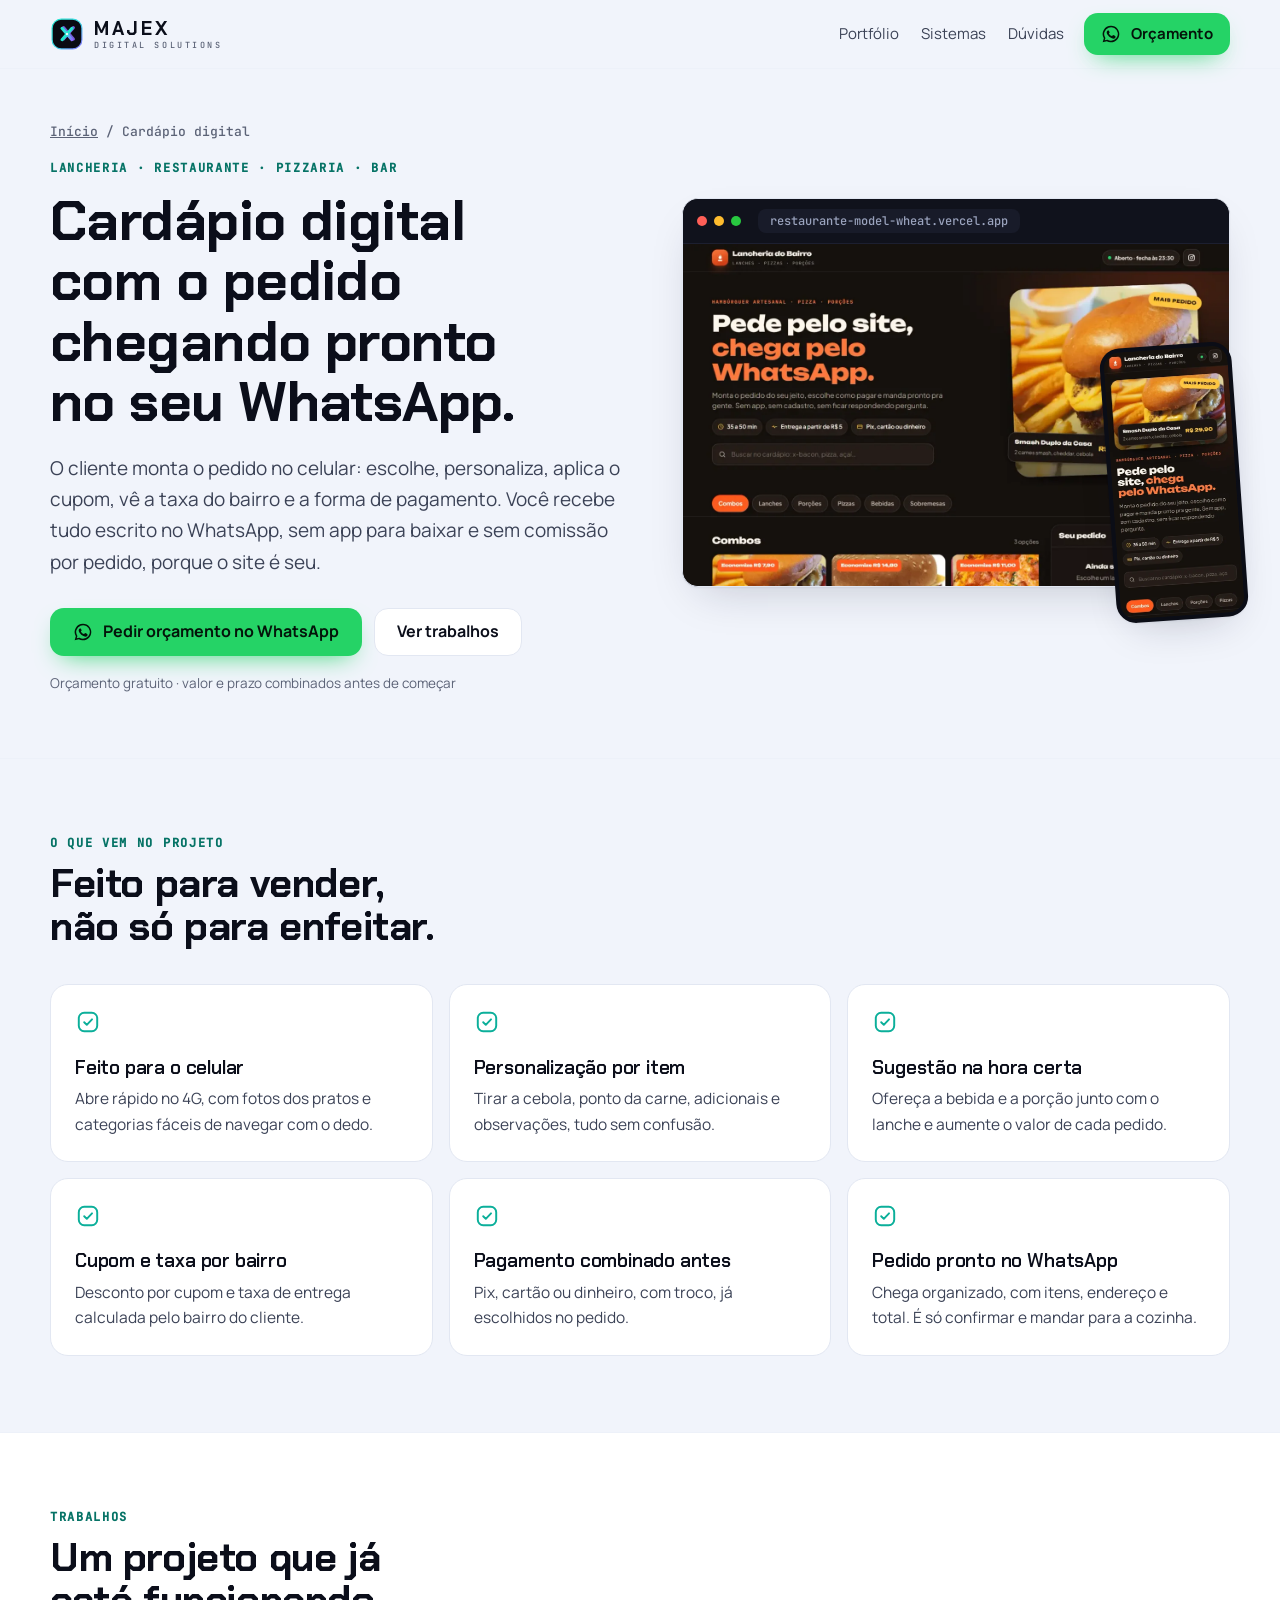
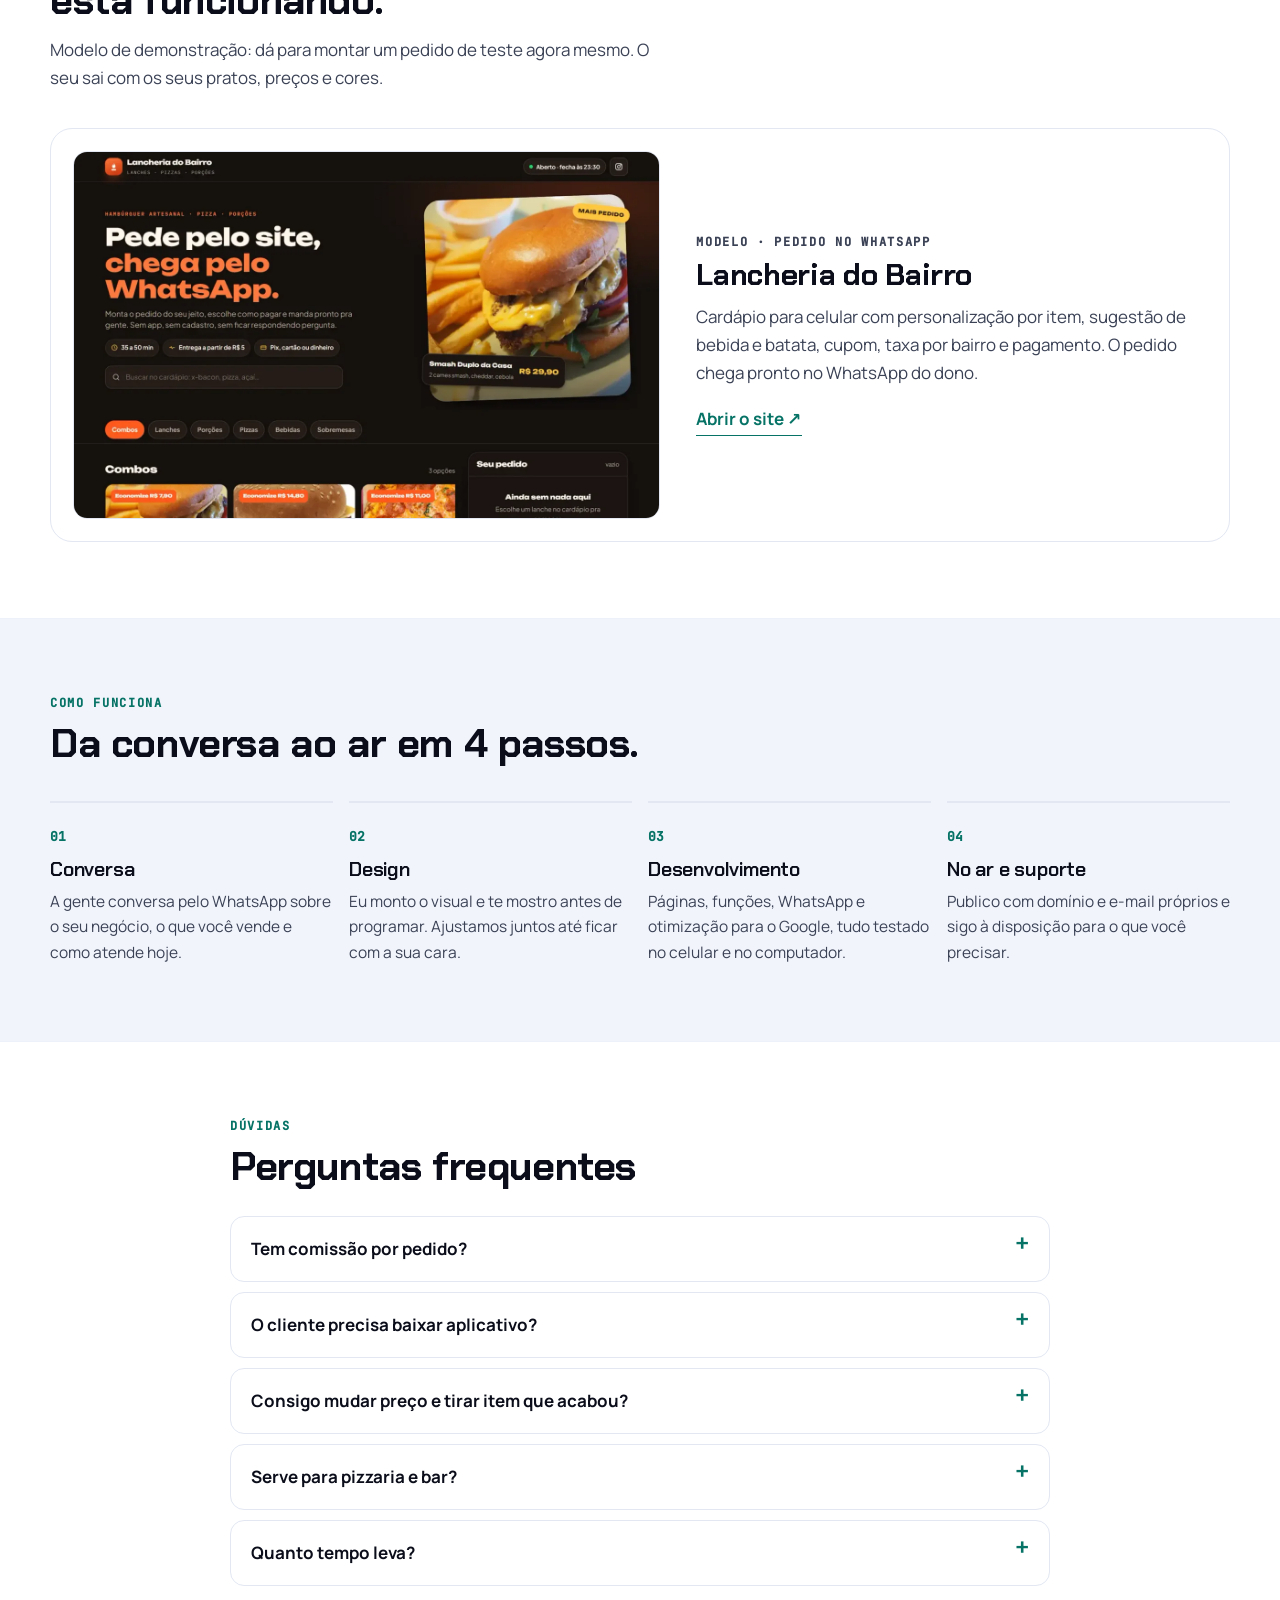
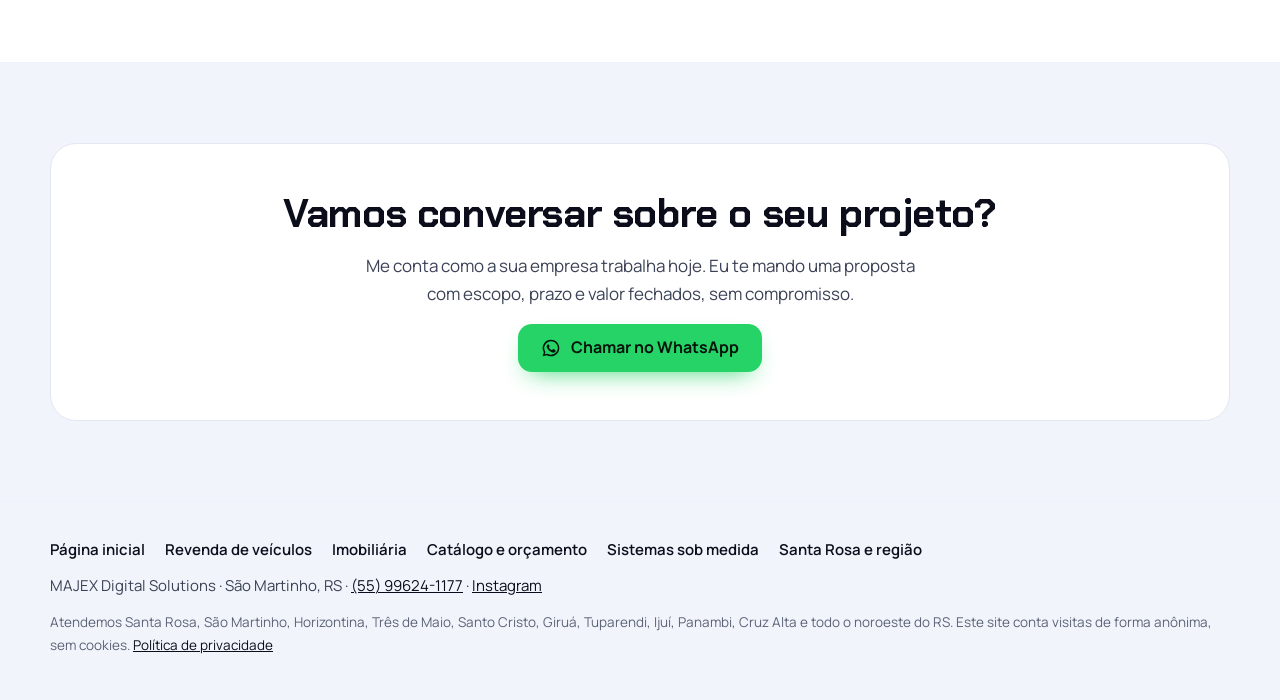
==== cardapio-digital-com-pedido-no-whatsapp/index.html @ 3fdb1fa4 "Paginas por segmento, medicao anonima de visitas e cliques, abertura mais leve no celular - 6 pagina" ====
<!doctype html>
<html lang="pt-BR">
<head>
<meta charset="utf-8">
<meta name="viewport" content="width=device-width, initial-scale=1">
<title>Cardápio digital com pedido no WhatsApp para lancheria e restaurante | MAJEX</title>
<meta name="description" content="Cardápio digital para lancheria, restaurante, pizzaria e bar: personalização por item, cupom, taxa por bairro, forma de pagamento e o pedido chega pronto no seu WhatsApp, sem comissão por pedido.">
<link rel="canonical" href="https://www.majexsites.com.br/cardapio-digital-com-pedido-no-whatsapp/">
<meta property="og:type" content="website">
<meta property="og:title" content="Cardápio digital com pedido no WhatsApp para lancheria e restaurante | MAJEX">
<meta property="og:description" content="Cardápio digital para lancheria, restaurante, pizzaria e bar: personalização por item, cupom, taxa por bairro, forma de pagamento e o pedido chega pronto no seu WhatsApp, sem comissão por pedido.">
<meta property="og:url" content="https://www.majexsites.com.br/cardapio-digital-com-pedido-no-whatsapp/">
<meta property="og:image" content="https://www.majexsites.com.br/og.jpg">
<meta property="og:locale" content="pt_BR">
<meta property="og:site_name" content="MAJEX Digital Solutions">
<meta name="twitter:card" content="summary_large_image">
<meta name="theme-color" content="#07080D">
<link rel="icon" href="/favicon.ico" sizes="any">
<link rel="icon" type="image/svg+xml" href="/favicon.svg">
<link rel="apple-touch-icon" href="/apple-touch-icon.png">
<link rel="preload" href="/fonts/chakra-petch-700-latin.woff2" as="font" type="font/woff2" crossorigin>
<link rel="preload" href="/fonts/manrope-400-latin.woff2" as="font" type="font/woff2" crossorigin>
<link rel="preload" as="image" href="/img/shot-3-1280.webp" fetchpriority="high">
<link rel="stylesheet" href="/css/paginas.css">
<script>try{var t=localStorage.getItem('majex-theme');if(t==='light'||t==='dark')document.documentElement.setAttribute('data-theme',t);}catch(e){}</script>
<script type="application/ld+json">[{"@context":"https://schema.org","@type":"Service","name":"Cardápio digital com o pedido chegando pronto no seu WhatsApp","serviceType":"Cardápio digital","description":"Cardápio digital para lancheria, restaurante, pizzaria e bar: personalização por item, cupom, taxa por bairro, forma de pagamento e o pedido chega pronto no seu WhatsApp, sem comissão por pedido.","url":"https://www.majexsites.com.br/cardapio-digital-com-pedido-no-whatsapp/","provider":{"@type":"ProfessionalService","name":"MAJEX Digital Solutions","url":"https://www.majexsites.com.br/","telephone":"+55 55 99624-1177","address":{"@type":"PostalAddress","addressLocality":"São Martinho","addressRegion":"RS","addressCountry":"BR"}},"areaServed":["Santa Rosa","São Martinho","Horizontina","Três de Maio","Santo Cristo","Giruá","Tuparendi","Ijuí","Panambi","Cruz Alta","Noroeste do Rio Grande do Sul","Brasil"]},{"@context":"https://schema.org","@type":"BreadcrumbList","itemListElement":[{"@type":"ListItem","position":1,"name":"Início","item":"https://www.majexsites.com.br/"},{"@type":"ListItem","position":2,"name":"Cardápio digital","item":"https://www.majexsites.com.br/cardapio-digital-com-pedido-no-whatsapp/"}]},{"@context":"https://schema.org","@type":"FAQPage","mainEntity":[{"@type":"Question","name":"Tem comissão por pedido?","acceptedAnswer":{"@type":"Answer","text":"Não. O cardápio é seu, no seu endereço, e o pedido vai direto para o seu WhatsApp. Não existe intermediário cobrando por pedido."}},{"@type":"Question","name":"O cliente precisa baixar aplicativo?","acceptedAnswer":{"@type":"Answer","text":"Não. Ele abre o link no navegador do celular e faz o pedido ali mesmo."}},{"@type":"Question","name":"Consigo mudar preço e tirar item que acabou?","acceptedAnswer":{"@type":"Answer","text":"Sim. As mudanças de preço e de itens são feitas rápido, e dá para combinar um pacote de manutenção para isso."}},{"@type":"Question","name":"Serve para pizzaria e bar?","acceptedAnswer":{"@type":"Answer","text":"Serve. A estrutura se adapta a sabores, tamanhos, meia a meia, combos e porções."}},{"@type":"Question","name":"Quanto tempo leva?","acceptedAnswer":{"@type":"Answer","text":"Na maioria dos casos, de 2 a 7 dias depois de receber o cardápio e as fotos."}}]}]</script>
<script>window.va=window.va||function(){(window.vaq=window.vaq||[]).push(arguments)};</script>
<script defer src="/_vercel/insights/script.js"></script>
<script defer src="/js/cliques.js"></script>
</head>
<body>
<a class="pular" href="#conteudo">Pular para o conteúdo</a>
<header class="topo">
  <div class="wrap topo-in">
    <a class="marca" href="/" aria-label="MAJEX Digital Solutions, página inicial"><svg class="logo" viewBox="0 0 48 48" aria-hidden="true"><defs><linearGradient id="mjxg" x1="0" y1="0" x2="1" y2="1"><stop offset="0" stop-color="#22E7CE"/><stop offset=".55" stop-color="#3FD6E8"/><stop offset="1" stop-color="#8B6BFF"/></linearGradient></defs><rect x="3" y="3" width="42" height="42" rx="13" fill="#0A0B12" stroke="url(#mjxg)" stroke-width="1.6"/><g stroke-linecap="round" stroke-width="4.4" fill="none"><path d="M17 16 L31 32" stroke="#8B6BFF" opacity=".85" transform="translate(2 -1)"/><path d="M31 16 L17 32" stroke="#8B6BFF" opacity=".85" transform="translate(2 -1)"/><path d="M17 16 L31 32" stroke="url(#mjxg)"/><path d="M31 16 L17 32" stroke="#22E7CE"/></g><circle cx="24" cy="24" r="1.7" fill="#EAFBF8"/></svg><span><b>MAJEX</b><small>DIGITAL SOLUTIONS</small></span></a>
    <nav class="topo-nav" aria-label="Principal"><a href="/#portfolio">Portfólio</a><a href="/#sistemas">Sistemas</a><a href="/#faq">Dúvidas</a></nav>
    <a class="btn btn-zap btn-p" href="https://wa.me/5555996241177?text=Ol%C3%A1%20MAJEX!%20Vi%20a%20p%C3%A1gina%20de%20card%C3%A1pio%20digital%20e%20quero%20um%20or%C3%A7amento." target="_blank" rel="noopener"><svg viewBox="0 0 24 24" aria-hidden="true"><path fill="currentColor" d="M12 2a10 10 0 0 0-8.6 15.1L2 22l5-1.3A10 10 0 1 0 12 2zm0 18.2a8.2 8.2 0 0 1-4.2-1.2l-.3-.2-3 .8.8-2.9-.2-.3A8.2 8.2 0 1 1 12 20.2zm4.5-6.1c-.2-.1-1.5-.7-1.7-.8-.2-.1-.4-.1-.6.1l-.8 1c-.1.2-.3.2-.5.1a6.7 6.7 0 0 1-3.3-2.9c-.2-.4.2-.4.7-1.3.1-.2 0-.3 0-.4l-.8-1.8c-.2-.5-.4-.4-.6-.4h-.5a1 1 0 0 0-.7.3 3 3 0 0 0-.9 2.2 5.2 5.2 0 0 0 1.1 2.7 11.8 11.8 0 0 0 4.5 4c1.7.7 2.3.8 3.1.7a2.7 2.7 0 0 0 1.8-1.3 2.2 2.2 0 0 0 .2-1.3c-.1-.1-.2-.2-.5-.3z"/></svg><span>Orçamento</span></a>
  </div>
</header>
<main id="conteudo">
  <section class="hero">
    <div class="wrap hero-grid">
      <div class="hero-tx">
        <nav class="trilha" aria-label="Você está em"><a href="/">Início</a><span aria-hidden="true">/</span><span>Cardápio digital</span></nav>
        <p class="kicker">Lancheria · restaurante · pizzaria · bar</p>
        <h1>Cardápio digital com o pedido chegando pronto no seu WhatsApp.</h1>
        <p class="lead">O cliente monta o pedido no celular: escolhe, personaliza, aplica o cupom, vê a taxa do bairro e a forma de pagamento. Você recebe tudo escrito no WhatsApp, sem app para baixar e sem comissão por pedido, porque o site é seu.</p>
        <div class="acoes">
          <a class="btn btn-zap" href="https://wa.me/5555996241177?text=Ol%C3%A1%20MAJEX!%20Vi%20a%20p%C3%A1gina%20de%20card%C3%A1pio%20digital%20e%20quero%20um%20or%C3%A7amento." target="_blank" rel="noopener"><svg viewBox="0 0 24 24" aria-hidden="true"><path fill="currentColor" d="M12 2a10 10 0 0 0-8.6 15.1L2 22l5-1.3A10 10 0 1 0 12 2zm0 18.2a8.2 8.2 0 0 1-4.2-1.2l-.3-.2-3 .8.8-2.9-.2-.3A8.2 8.2 0 1 1 12 20.2zm4.5-6.1c-.2-.1-1.5-.7-1.7-.8-.2-.1-.4-.1-.6.1l-.8 1c-.1.2-.3.2-.5.1a6.7 6.7 0 0 1-3.3-2.9c-.2-.4.2-.4.7-1.3.1-.2 0-.3 0-.4l-.8-1.8c-.2-.5-.4-.4-.6-.4h-.5a1 1 0 0 0-.7.3 3 3 0 0 0-.9 2.2 5.2 5.2 0 0 0 1.1 2.7 11.8 11.8 0 0 0 4.5 4c1.7.7 2.3.8 3.1.7a2.7 2.7 0 0 0 1.8-1.3 2.2 2.2 0 0 0 .2-1.3c-.1-.1-.2-.2-.5-.3z"/></svg><span>Pedir orçamento no WhatsApp</span></a>
          <a class="btn btn-sec" href="#casos">Ver trabalhos</a>
        </div>
        <p class="miudo">Orçamento gratuito · valor e prazo combinados antes de começar</p>
      </div>
      <div class="hero-vis">
        <div class="janela"><div class="barra"><i></i><i></i><i></i><b>restaurante-model-wheat.vercel.app</b></div><img src="/img/shot-3-1280.webp" srcset="/img/shot-3-640.webp 640w, /img/shot-3-1280.webp 1280w" sizes="(max-width:900px) 92vw, 560px" width="1280" height="800" alt="Modelo de cardápio digital, versão computador" fetchpriority="high"></div>
        <div class="cel"><img src="/img/shot-7-360.webp" width="320" height="692" alt="" loading="lazy" decoding="async"></div>
      </div>
    </div>
  </section>

  <section class="sec">
    <div class="wrap">
      <p class="rotulo">O que vem no projeto</p>
      <h2>Feito para vender, não só para enfeitar.</h2>
      <div class="grade">
        <article class="item"><svg viewBox="0 0 24 24" aria-hidden="true"><rect x="3.5" y="3.5" width="17" height="17" rx="5"/><path d="M8.5 12.2l2.4 2.4 4.8-5"/></svg><h3>Feito para o celular</h3><p>Abre rápido no 4G, com fotos dos pratos e categorias fáceis de navegar com o dedo.</p></article>
        <article class="item"><svg viewBox="0 0 24 24" aria-hidden="true"><rect x="3.5" y="3.5" width="17" height="17" rx="5"/><path d="M8.5 12.2l2.4 2.4 4.8-5"/></svg><h3>Personalização por item</h3><p>Tirar a cebola, ponto da carne, adicionais e observações, tudo sem confusão.</p></article>
        <article class="item"><svg viewBox="0 0 24 24" aria-hidden="true"><rect x="3.5" y="3.5" width="17" height="17" rx="5"/><path d="M8.5 12.2l2.4 2.4 4.8-5"/></svg><h3>Sugestão na hora certa</h3><p>Ofereça a bebida e a porção junto com o lanche e aumente o valor de cada pedido.</p></article>
        <article class="item"><svg viewBox="0 0 24 24" aria-hidden="true"><rect x="3.5" y="3.5" width="17" height="17" rx="5"/><path d="M8.5 12.2l2.4 2.4 4.8-5"/></svg><h3>Cupom e taxa por bairro</h3><p>Desconto por cupom e taxa de entrega calculada pelo bairro do cliente.</p></article>
        <article class="item"><svg viewBox="0 0 24 24" aria-hidden="true"><rect x="3.5" y="3.5" width="17" height="17" rx="5"/><path d="M8.5 12.2l2.4 2.4 4.8-5"/></svg><h3>Pagamento combinado antes</h3><p>Pix, cartão ou dinheiro, com troco, já escolhidos no pedido.</p></article>
        <article class="item"><svg viewBox="0 0 24 24" aria-hidden="true"><rect x="3.5" y="3.5" width="17" height="17" rx="5"/><path d="M8.5 12.2l2.4 2.4 4.8-5"/></svg><h3>Pedido pronto no WhatsApp</h3><p>Chega organizado, com itens, endereço e total. É só confirmar e mandar para a cozinha.</p></article>
      </div>
    </div>
  </section>

  <section class="sec sec-alt" id="casos">
    <div class="wrap">
      <p class="rotulo">Trabalhos</p>
      <h2>Um projeto que já está funcionando.</h2>
      <p class="sub">Modelo de demonstração: dá para montar um pedido de teste agora mesmo. O seu sai com os seus pratos, preços e cores.</p>
      <div class="casos">
        <article class="caso">
          <div class="caso-img"><img src="/img/shot-3-1280.webp" srcset="/img/shot-3-640.webp 640w, /img/shot-3-1280.webp 1280w" sizes="(max-width:900px) 92vw, 600px" width="1280" height="800" alt="Lancheria do Bairro" loading="lazy" decoding="async"></div>
          <div class="caso-tx"><p class="tag">Modelo · pedido no WhatsApp</p><h3>Lancheria do Bairro</h3><p>Cardápio para celular com personalização por item, sugestão de bebida e batata, cupom, taxa por bairro e pagamento. O pedido chega pronto no WhatsApp do dono.</p><a class="link" href="https://restaurante-model-wheat.vercel.app/" target="_blank" rel="noopener">Abrir o site ↗</a></div>
        </article>
      </div>
    </div>
  </section>

  <section class="sec">
    <div class="wrap">
      <p class="rotulo">Como funciona</p>
      <h2>Da conversa ao ar em 4 passos.</h2>
      <ol class="passos">
        <li><span>01</span><h3>Conversa</h3><p>A gente conversa pelo WhatsApp sobre o seu negócio, o que você vende e como atende hoje.</p></li>
        <li><span>02</span><h3>Design</h3><p>Eu monto o visual e te mostro antes de programar. Ajustamos juntos até ficar com a sua cara.</p></li>
        <li><span>03</span><h3>Desenvolvimento</h3><p>Páginas, funções, WhatsApp e otimização para o Google, tudo testado no celular e no computador.</p></li>
        <li><span>04</span><h3>No ar e suporte</h3><p>Publico com domínio e e-mail próprios e sigo à disposição para o que você precisar.</p></li>
      </ol>
    </div>
  </section>

  <section class="sec sec-alt">
    <div class="wrap estreito">
      <p class="rotulo">Dúvidas</p>
      <h2>Perguntas frequentes</h2>
      <div class="faq">
        <details><summary>Tem comissão por pedido?</summary><p>Não. O cardápio é seu, no seu endereço, e o pedido vai direto para o seu WhatsApp. Não existe intermediário cobrando por pedido.</p></details>
        <details><summary>O cliente precisa baixar aplicativo?</summary><p>Não. Ele abre o link no navegador do celular e faz o pedido ali mesmo.</p></details>
        <details><summary>Consigo mudar preço e tirar item que acabou?</summary><p>Sim. As mudanças de preço e de itens são feitas rápido, e dá para combinar um pacote de manutenção para isso.</p></details>
        <details><summary>Serve para pizzaria e bar?</summary><p>Serve. A estrutura se adapta a sabores, tamanhos, meia a meia, combos e porções.</p></details>
        <details><summary>Quanto tempo leva?</summary><p>Na maioria dos casos, de 2 a 7 dias depois de receber o cardápio e as fotos.</p></details>
      </div>
    </div>
  </section>

  <section class="cta">
    <div class="wrap cta-in">
      <h2>Vamos conversar sobre o seu projeto?</h2>
      <p>Me conta como a sua empresa trabalha hoje. Eu te mando uma proposta com escopo, prazo e valor fechados, sem compromisso.</p>
      <a class="btn btn-zap" href="https://wa.me/5555996241177?text=Ol%C3%A1%20MAJEX!%20Vi%20a%20p%C3%A1gina%20de%20card%C3%A1pio%20digital%20e%20quero%20um%20or%C3%A7amento." target="_blank" rel="noopener"><svg viewBox="0 0 24 24" aria-hidden="true"><path fill="currentColor" d="M12 2a10 10 0 0 0-8.6 15.1L2 22l5-1.3A10 10 0 1 0 12 2zm0 18.2a8.2 8.2 0 0 1-4.2-1.2l-.3-.2-3 .8.8-2.9-.2-.3A8.2 8.2 0 1 1 12 20.2zm4.5-6.1c-.2-.1-1.5-.7-1.7-.8-.2-.1-.4-.1-.6.1l-.8 1c-.1.2-.3.2-.5.1a6.7 6.7 0 0 1-3.3-2.9c-.2-.4.2-.4.7-1.3.1-.2 0-.3 0-.4l-.8-1.8c-.2-.5-.4-.4-.6-.4h-.5a1 1 0 0 0-.7.3 3 3 0 0 0-.9 2.2 5.2 5.2 0 0 0 1.1 2.7 11.8 11.8 0 0 0 4.5 4c1.7.7 2.3.8 3.1.7a2.7 2.7 0 0 0 1.8-1.3 2.2 2.2 0 0 0 .2-1.3c-.1-.1-.2-.2-.5-.3z"/></svg><span>Chamar no WhatsApp</span></a>
    </div>
  </section>
</main>
<footer class="rodape">
  <div class="wrap">
    <nav class="rod-links" aria-label="Soluções"><a href="/">Página inicial</a><a href="/sites-para-revenda-de-veiculos/">Revenda de veículos</a><a href="/sites-para-imobiliaria/">Imobiliária</a><a href="/site-com-catalogo-e-orcamento-no-whatsapp/">Catálogo e orçamento</a><a href="/sistemas-sob-medida/">Sistemas sob medida</a><a href="/criacao-de-sites-santa-rosa-rs/">Santa Rosa e região</a></nav>
    <p>MAJEX Digital Solutions · São Martinho, RS · <a href="https://wa.me/5555996241177" target="_blank" rel="noopener">(55) 99624-1177</a> · <a href="https://www.instagram.com/majexds/" target="_blank" rel="noopener">Instagram</a></p>
    <p class="miudo">Atendemos Santa Rosa, São Martinho, Horizontina, Três de Maio, Santo Cristo, Giruá, Tuparendi, Ijuí, Panambi, Cruz Alta e todo o noroeste do RS. Este site conta visitas de forma anônima, sem cookies. <a href="/#privacidade">Política de privacidade</a></p>
  </div>
</footer>
</body>
</html>
---- css/paginas.css ----
@font-face{font-family:'Chakra Petch';font-style:normal;font-weight:600;font-display:swap;src:url(/fonts/chakra-petch-600-latin-ext.woff2) format('woff2');unicode-range:U+0100-02BA,U+02BD-02C5,U+02C7-02CC,U+02CE-02D7,U+02DD-02FF,U+0304,U+0308,U+0329,U+1D00-1DBF,U+1E00-1E9F,U+1EF2-1EFF,U+2020,U+20A0-20AB,U+20AD-20C4,U+2113,U+2C60-2C7F,U+A720-A7FF;}
@font-face{font-family:'Chakra Petch';font-style:normal;font-weight:600;font-display:swap;src:url(/fonts/chakra-petch-600-latin.woff2) format('woff2');unicode-range:U+0000-00FF,U+0131,U+0152-0153,U+02BB-02BC,U+02C6,U+02DA,U+02DC,U+0304,U+0308,U+0329,U+2000-206F,U+20AC,U+2122,U+2191,U+2193,U+2212,U+2215,U+FEFF,U+FFFD;}
@font-face{font-family:'Chakra Petch';font-style:normal;font-weight:700;font-display:swap;src:url(/fonts/chakra-petch-700-latin-ext.woff2) format('woff2');unicode-range:U+0100-02BA,U+02BD-02C5,U+02C7-02CC,U+02CE-02D7,U+02DD-02FF,U+0304,U+0308,U+0329,U+1D00-1DBF,U+1E00-1E9F,U+1EF2-1EFF,U+2020,U+20A0-20AB,U+20AD-20C4,U+2113,U+2C60-2C7F,U+A720-A7FF;}
@font-face{font-family:'Chakra Petch';font-style:normal;font-weight:700;font-display:swap;src:url(/fonts/chakra-petch-700-latin.woff2) format('woff2');unicode-range:U+0000-00FF,U+0131,U+0152-0153,U+02BB-02BC,U+02C6,U+02DA,U+02DC,U+0304,U+0308,U+0329,U+2000-206F,U+20AC,U+2122,U+2191,U+2193,U+2212,U+2215,U+FEFF,U+FFFD;}
@font-face{font-family:'JetBrains Mono';font-style:normal;font-weight:500;font-display:swap;src:url(/fonts/jetbrains-mono-500-latin-ext.woff2) format('woff2');unicode-range:U+0100-02BA,U+02BD-02C5,U+02C7-02CC,U+02CE-02D7,U+02DD-02FF,U+0304,U+0308,U+0329,U+1D00-1DBF,U+1E00-1E9F,U+1EF2-1EFF,U+2020,U+20A0-20AB,U+20AD-20C4,U+2113,U+2C60-2C7F,U+A720-A7FF;}
@font-face{font-family:'JetBrains Mono';font-style:normal;font-weight:500;font-display:swap;src:url(/fonts/jetbrains-mono-500-latin.woff2) format('woff2');unicode-range:U+0000-00FF,U+0131,U+0152-0153,U+02BB-02BC,U+02C6,U+02DA,U+02DC,U+0304,U+0308,U+0329,U+2000-206F,U+20AC,U+2122,U+2191,U+2193,U+2212,U+2215,U+FEFF,U+FFFD;}
@font-face{font-family:'Manrope';font-style:normal;font-weight:400;font-display:swap;src:url(/fonts/manrope-400-latin-ext.woff2) format('woff2');unicode-range:U+0100-02BA,U+02BD-02C5,U+02C7-02CC,U+02CE-02D7,U+02DD-02FF,U+0304,U+0308,U+0329,U+1D00-1DBF,U+1E00-1E9F,U+1EF2-1EFF,U+2020,U+20A0-20AB,U+20AD-20C4,U+2113,U+2C60-2C7F,U+A720-A7FF;}
@font-face{font-family:'Manrope';font-style:normal;font-weight:400;font-display:swap;src:url(/fonts/manrope-400-latin.woff2) format('woff2');unicode-range:U+0000-00FF,U+0131,U+0152-0153,U+02BB-02BC,U+02C6,U+02DA,U+02DC,U+0304,U+0308,U+0329,U+2000-206F,U+20AC,U+2122,U+2191,U+2193,U+2212,U+2215,U+FEFF,U+FFFD;}
@font-face{font-family:'Manrope';font-style:normal;font-weight:500;font-display:swap;src:url(/fonts/manrope-400-latin-ext.woff2) format('woff2');unicode-range:U+0100-02BA,U+02BD-02C5,U+02C7-02CC,U+02CE-02D7,U+02DD-02FF,U+0304,U+0308,U+0329,U+1D00-1DBF,U+1E00-1E9F,U+1EF2-1EFF,U+2020,U+20A0-20AB,U+20AD-20C4,U+2113,U+2C60-2C7F,U+A720-A7FF;}
@font-face{font-family:'Manrope';font-style:normal;font-weight:500;font-display:swap;src:url(/fonts/manrope-400-latin.woff2) format('woff2');unicode-range:U+0000-00FF,U+0131,U+0152-0153,U+02BB-02BC,U+02C6,U+02DA,U+02DC,U+0304,U+0308,U+0329,U+2000-206F,U+20AC,U+2122,U+2191,U+2193,U+2212,U+2215,U+FEFF,U+FFFD;}
@font-face{font-family:'Manrope';font-style:normal;font-weight:600;font-display:swap;src:url(/fonts/manrope-400-latin-ext.woff2) format('woff2');unicode-range:U+0100-02BA,U+02BD-02C5,U+02C7-02CC,U+02CE-02D7,U+02DD-02FF,U+0304,U+0308,U+0329,U+1D00-1DBF,U+1E00-1E9F,U+1EF2-1EFF,U+2020,U+20A0-20AB,U+20AD-20C4,U+2113,U+2C60-2C7F,U+A720-A7FF;}
@font-face{font-family:'Manrope';font-style:normal;font-weight:600;font-display:swap;src:url(/fonts/manrope-400-latin.woff2) format('woff2');unicode-range:U+0000-00FF,U+0131,U+0152-0153,U+02BB-02BC,U+02C6,U+02DA,U+02DC,U+0304,U+0308,U+0329,U+2000-206F,U+20AC,U+2122,U+2191,U+2193,U+2212,U+2215,U+FEFF,U+FFFD;}
@font-face{font-family:'Manrope';font-style:normal;font-weight:700;font-display:swap;src:url(/fonts/manrope-400-latin-ext.woff2) format('woff2');unicode-range:U+0100-02BA,U+02BD-02C5,U+02C7-02CC,U+02CE-02D7,U+02DD-02FF,U+0304,U+0308,U+0329,U+1D00-1DBF,U+1E00-1E9F,U+1EF2-1EFF,U+2020,U+20A0-20AB,U+20AD-20C4,U+2113,U+2C60-2C7F,U+A720-A7FF;}
@font-face{font-family:'Manrope';font-style:normal;font-weight:700;font-display:swap;src:url(/fonts/manrope-400-latin.woff2) format('woff2');unicode-range:U+0000-00FF,U+0131,U+0152-0153,U+02BB-02BC,U+02C6,U+02DA,U+02DC,U+0304,U+0308,U+0329,U+2000-206F,U+20AC,U+2122,U+2191,U+2193,U+2212,U+2215,U+FEFF,U+FFFD;}
@font-face{font-family:'Manrope';font-style:normal;font-weight:800;font-display:swap;src:url(/fonts/manrope-400-latin-ext.woff2) format('woff2');unicode-range:U+0100-02BA,U+02BD-02C5,U+02C7-02CC,U+02CE-02D7,U+02DD-02FF,U+0304,U+0308,U+0329,U+1D00-1DBF,U+1E00-1E9F,U+1EF2-1EFF,U+2020,U+20A0-20AB,U+20AD-20C4,U+2113,U+2C60-2C7F,U+A720-A7FF;}
@font-face{font-family:'Manrope';font-style:normal;font-weight:800;font-display:swap;src:url(/fonts/manrope-400-latin.woff2) format('woff2');unicode-range:U+0000-00FF,U+0131,U+0152-0153,U+02BB-02BC,U+02C6,U+02DA,U+02DC,U+0304,U+0308,U+0329,U+2000-206F,U+20AC,U+2122,U+2191,U+2193,U+2212,U+2215,U+FEFF,U+FFFD;}
/* Páginas de segmento da MAJEX: mesma identidade do site, sem efeitos pesados. (as @font-face entram no topo pelo gerador) */
:root{
  --bg:#07080D; --bg-2:#0C0D15; --panel:#12131E; --panel-2:#171827;
  --ink:#EEF1FA; --ink-2:#B4BCD4; --ink-soft:#8A91A8;
  --line:#232741; --line-2:#1A1C2E;
  --cyan:#22E7CE; --cyan-txt:#22E7CE; --violet:#8B6BFF; --wa:#25D366;
  --shadow:0 2px 6px rgba(0,0,0,.4), 0 24px 60px -22px rgba(0,0,0,.75);
  --f-display:"Chakra Petch", system-ui, sans-serif; --f-body:"Manrope", system-ui, sans-serif; --f-mono:"JetBrains Mono", ui-monospace, monospace;
  color-scheme:dark;
}
@media (prefers-color-scheme: light){
  :root:not([data-theme="dark"]){
    --bg:#F1F4FB; --bg-2:#FFFFFF; --panel:#FFFFFF; --panel-2:#F6F8FD;
    --ink:#0B0E1A; --ink-2:#3B4256; --ink-soft:#5C6377; --line:#E2E7F2; --line-2:#EDF1F9;
    --cyan:#0BAF9A; --cyan-txt:#067366; --violet:#6D4BFF;
    --shadow:0 1px 2px rgba(16,24,50,.05), 0 18px 44px -18px rgba(16,24,50,.22);
    color-scheme:light;
  }
}
:root[data-theme="light"]{
  --bg:#F1F4FB; --bg-2:#FFFFFF; --panel:#FFFFFF; --panel-2:#F6F8FD;
  --ink:#0B0E1A; --ink-2:#3B4256; --ink-soft:#5C6377; --line:#E2E7F2; --line-2:#EDF1F9;
  --cyan:#0BAF9A; --cyan-txt:#067366; --violet:#6D4BFF;
  --shadow:0 1px 2px rgba(16,24,50,.05), 0 18px 44px -18px rgba(16,24,50,.22);
  color-scheme:light;
}
*,*::before,*::after{box-sizing:border-box}
html{-webkit-text-size-adjust:100%; scroll-behavior:smooth}
body{margin:0; background:var(--bg); color:var(--ink); font:400 17px/1.65 var(--f-body); -webkit-font-smoothing:antialiased; overflow-x:hidden}
img{max-width:100%; display:block}
a{color:inherit}
h1,h2,h3{font-family:var(--f-display); line-height:1.08; letter-spacing:-.01em; margin:0; text-wrap:balance}
p{margin:0}
.wrap{width:min(1180px, 100% - 32px); margin:0 auto}
.estreito{width:min(820px, 100% - 32px)}
.pular{position:absolute; left:-9999px; top:8px; background:var(--cyan); color:#03110F; padding:8px 14px; border-radius:10px; z-index:50}
.pular:focus{left:12px}
:focus-visible{outline:2px solid var(--cyan); outline-offset:3px; border-radius:6px}

/* topo */
.topo{position:sticky; top:0; z-index:20; background:color-mix(in srgb, var(--bg) 88%, transparent); backdrop-filter:blur(10px); -webkit-backdrop-filter:blur(10px); border-bottom:1px solid var(--line-2)}
.topo-in{display:flex; align-items:center; gap:20px; height:68px}
.marca{display:inline-flex; align-items:center; gap:10px; text-decoration:none}
.marca .logo{width:34px; height:34px}
.marca span{display:flex; flex-direction:column; line-height:1}
.marca b{font-family:var(--f-display); font-weight:700; font-size:19px; letter-spacing:.14em}
.marca small{font-family:var(--f-mono); font-size:8.5px; letter-spacing:.3em; color:var(--ink-soft); margin-top:3px}
.topo-nav{display:flex; gap:22px; margin-left:auto; font-size:15px}
.topo-nav a{text-decoration:none; color:var(--ink-2)}
.topo-nav a:hover{color:var(--ink)}

/* botões */
.btn{display:inline-flex; align-items:center; justify-content:center; gap:10px; min-height:48px; padding:12px 22px; border-radius:14px; font:700 16px/1.2 var(--f-body); text-decoration:none; border:1.5px solid transparent; transition:transform .2s ease, box-shadow .2s ease, background .2s ease}
.btn svg{width:20px; height:20px; flex:0 0 auto}
.btn-zap{background:var(--wa); color:#04140A; box-shadow:0 10px 26px -12px var(--wa)}
.btn-zap:hover{transform:translateY(-2px)}
.btn-sec{border-color:var(--line); color:var(--ink); background:var(--panel)}
.btn-sec:hover{border-color:var(--cyan)}
.btn-p{min-height:42px; padding:9px 16px; font-size:15px}

/* hero */
.hero{padding:56px 0 64px; border-bottom:1px solid var(--line-2); overflow-x:clip}
.hero-grid{display:grid; grid-template-columns:minmax(0,1.05fr) minmax(0,1fr); gap:56px; align-items:center}
.trilha{display:flex; gap:8px; font:500 13px/1 var(--f-mono); color:var(--ink-soft); margin-bottom:22px}
.trilha a{color:var(--ink-soft)}
.kicker,.rotulo,.tag{font:700 12px/1.4 var(--f-mono); letter-spacing:.14em; text-transform:uppercase; color:var(--cyan-txt)}
.hero h1{font-size:clamp(34px, 4.6vw, 56px); font-weight:700; margin:14px 0 20px}
.lead{font-size:clamp(17px, 1.5vw, 19px); color:var(--ink-2); max-width:58ch}
.acoes{display:flex; flex-wrap:wrap; gap:12px; margin-top:30px}
.miudo{font-size:13.5px; color:var(--ink-soft); margin-top:16px}
.hero-vis{position:relative; padding:0 0 34px}
.janela{border-radius:16px; overflow:hidden; border:1px solid var(--line); background:#0b0d16; box-shadow:var(--shadow)}
.barra{display:flex; align-items:center; gap:7px; padding:10px 14px; background:#10121c; border-bottom:1px solid #1c1f30}
.barra i{width:10px; height:10px; border-radius:50%; background:#ff5f57}
.barra i:nth-child(2){background:#febc2e} .barra i:nth-child(3){background:#28c840}
.barra b{margin-left:10px; font:500 12px/1 var(--f-mono); color:#9aa3bd; background:#181b29; padding:6px 12px; border-radius:8px; overflow:hidden; text-overflow:ellipsis; white-space:nowrap}
.janela img{width:100%; height:auto; aspect-ratio:16/10; object-fit:cover; object-position:top}
.cel{position:absolute; right:-10px; bottom:0; width:24%; min-width:96px; border-radius:20px; overflow:hidden; border:4px solid #0b0d16; box-shadow:var(--shadow); transform:rotate(-4deg); background:#0b0d16}
.cel img{width:100%; height:auto}

/* seções */
.sec{padding:76px 0}
.sec-alt{background:var(--bg-2); border-top:1px solid var(--line-2); border-bottom:1px solid var(--line-2)}
.sec h2{font-size:clamp(28px, 3.4vw, 40px); font-weight:700; margin:10px 0 0; max-width:24ch}
.sub{color:var(--ink-2); margin-top:14px; max-width:62ch}
.sub a{color:var(--cyan-txt)}
.grade{display:grid; grid-template-columns:repeat(3, minmax(0,1fr)); gap:16px; margin-top:36px}
.item{background:var(--panel); border:1px solid var(--line); border-radius:18px; padding:24px}
.item svg{width:26px; height:26px; fill:none; stroke:var(--cyan); stroke-width:1.8; stroke-linecap:round; stroke-linejoin:round}
.item h3{font-size:19px; font-weight:600; margin:14px 0 8px}
.item p{color:var(--ink-2); font-size:15.5px}

.casos{display:grid; gap:28px; margin-top:36px}
.caso{display:grid; grid-template-columns:minmax(0,1.15fr) minmax(0,1fr); gap:36px; align-items:center; background:var(--panel); border:1px solid var(--line); border-radius:22px; padding:22px}
.caso:nth-child(even) .caso-img{order:2}
.caso-img{border-radius:14px; overflow:hidden; border:1px solid var(--line)}
.caso-img img{width:100%; height:auto; aspect-ratio:16/10; object-fit:cover; object-position:top}
.caso-tx h3{font-size:clamp(24px, 2.4vw, 30px); font-weight:700; margin:8px 0 12px}
.caso-tx p{color:var(--ink-2)}
.link{display:inline-block; margin-top:18px; font-weight:700; color:var(--cyan-txt); text-decoration:none; border-bottom:1.5px solid currentColor; padding-bottom:2px}

.cidades{list-style:none; padding:0; margin:30px 0 0; display:flex; flex-wrap:wrap; gap:10px}
.cidades li{padding:10px 16px; border-radius:999px; border:1px solid var(--line); background:var(--panel); font-weight:600; font-size:15px}

.passos{list-style:none; padding:0; margin:36px 0 0; display:grid; grid-template-columns:repeat(4, minmax(0,1fr)); gap:16px; counter-reset:none}
.passos li{border-top:2px solid var(--line); padding-top:18px}
.passos span{font:700 13px/1 var(--f-mono); color:var(--cyan-txt)}
.passos h3{font-size:20px; font-weight:600; margin:10px 0 8px}
.passos p{color:var(--ink-2); font-size:15.5px}

.faq{margin-top:28px; display:grid; gap:10px}
.faq details{background:var(--panel); border:1px solid var(--line); border-radius:14px; padding:0 20px}
.faq summary{cursor:pointer; list-style:none; padding:18px 30px 18px 0; font-weight:700; position:relative}
.faq summary::-webkit-details-marker{display:none}
.faq summary::after{content:"+"; position:absolute; right:0; top:14px; font:500 24px/1 var(--f-mono); color:var(--cyan-txt)}
.faq details[open] summary::after{content:"−"}
.faq details p{color:var(--ink-2); padding:0 0 18px}

.cta{padding:80px 0}
.cta-in{background:var(--panel); border:1px solid var(--line); border-radius:26px; padding:48px; text-align:center; display:grid; justify-items:center; gap:16px}
.cta h2{font-size:clamp(28px, 3.4vw, 40px); font-weight:700}
.cta p{color:var(--ink-2); max-width:56ch}

.rodape{border-top:1px solid var(--line-2); padding:36px 0 44px; font-size:15px; color:var(--ink-2)}
.rodape p{margin-top:12px}
.rodape a{color:var(--ink)}
.rod-links{display:flex; flex-wrap:wrap; gap:8px 20px}
.rod-links a{text-decoration:none; font-weight:600}
.rod-links a:hover{color:var(--cyan-txt)}

@media (max-width:900px){
  .hero{padding:34px 0 48px}
  .cel{right:4px; width:26%}
  .hero-grid{grid-template-columns:minmax(0,1fr); gap:36px}
  .grade{grid-template-columns:minmax(0,1fr)}
  .caso{grid-template-columns:minmax(0,1fr); gap:20px; padding:16px}
  .caso:nth-child(even) .caso-img{order:0}
  .passos{grid-template-columns:repeat(2, minmax(0,1fr))}
  .topo-nav{display:none}
  .topo .btn-p{margin-left:auto}
  .cta-in{padding:34px 20px}
  .sec{padding:56px 0}
}
@media (max-width:480px){
  .passos{grid-template-columns:minmax(0,1fr)}
  .acoes .btn{width:100%}
  .marca small{display:none}
}
@media (prefers-reduced-motion: reduce){ html{scroll-behavior:auto} .btn{transition:none} }
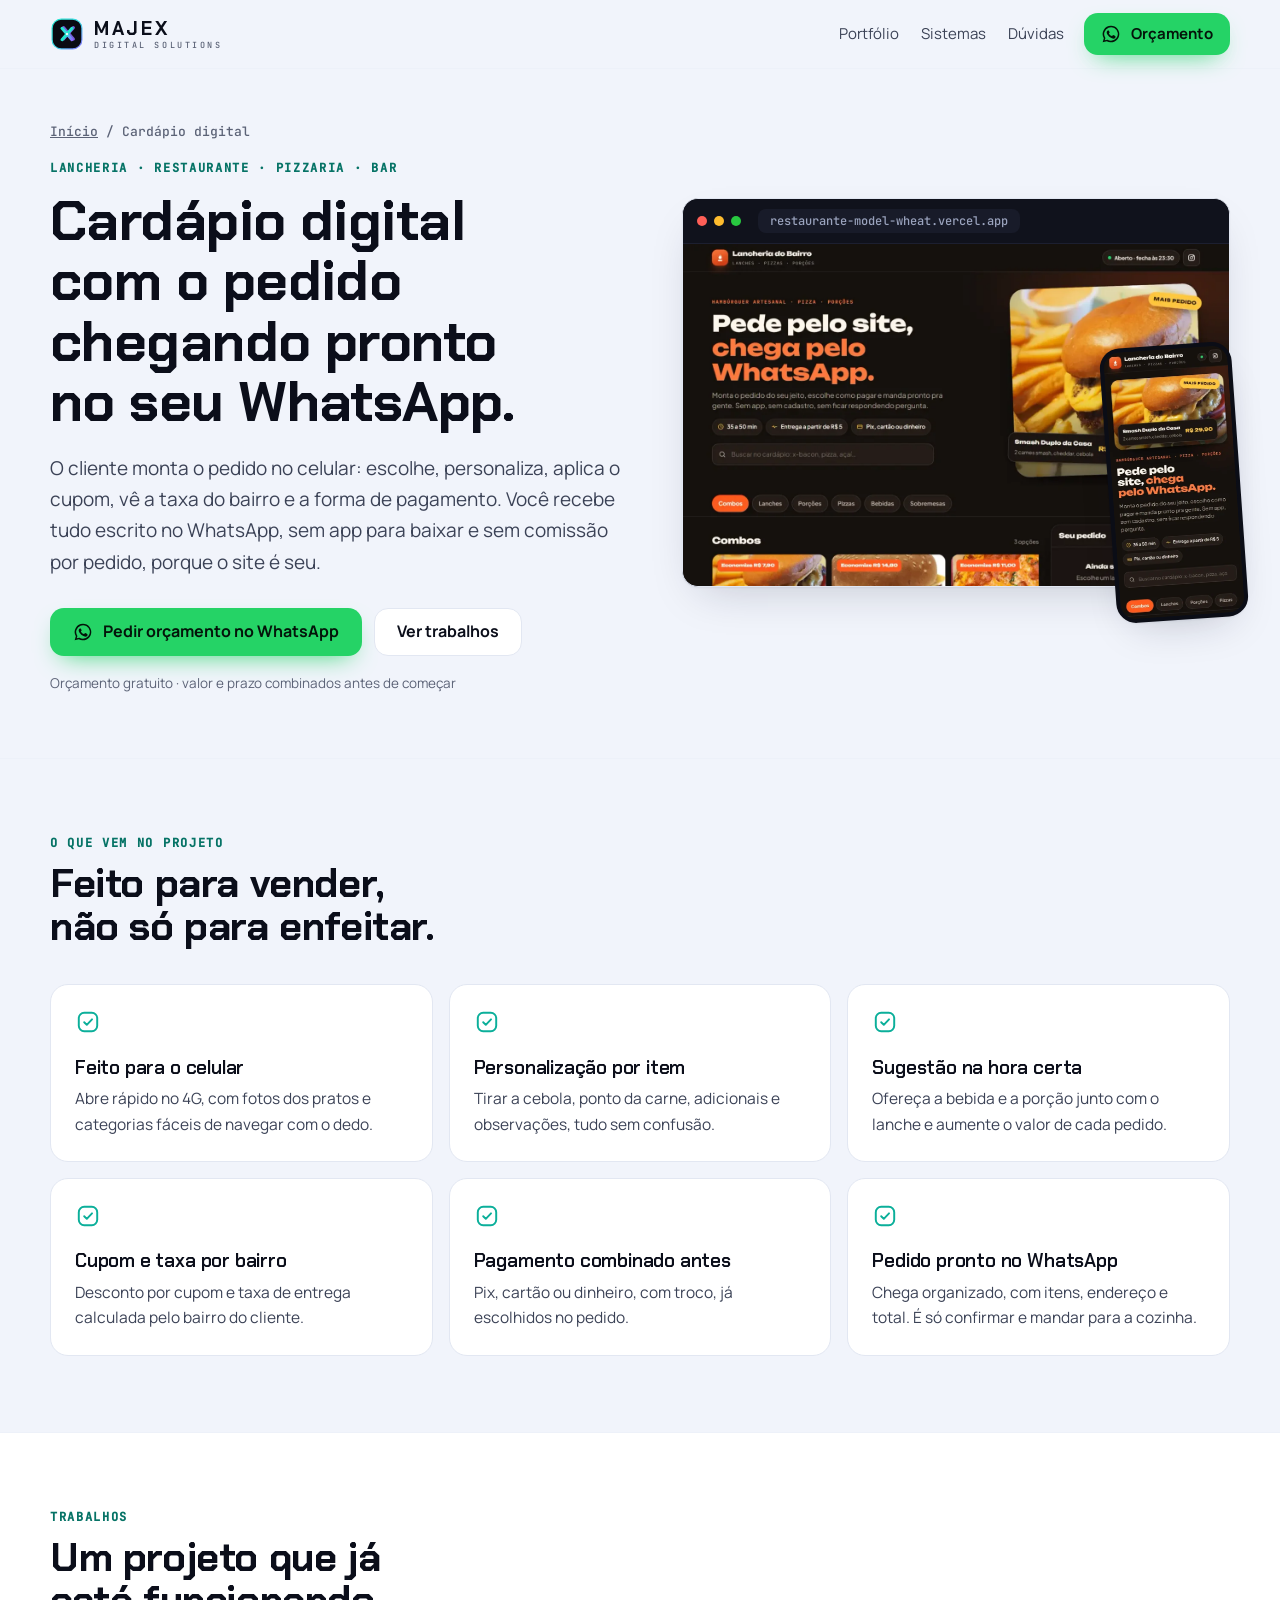
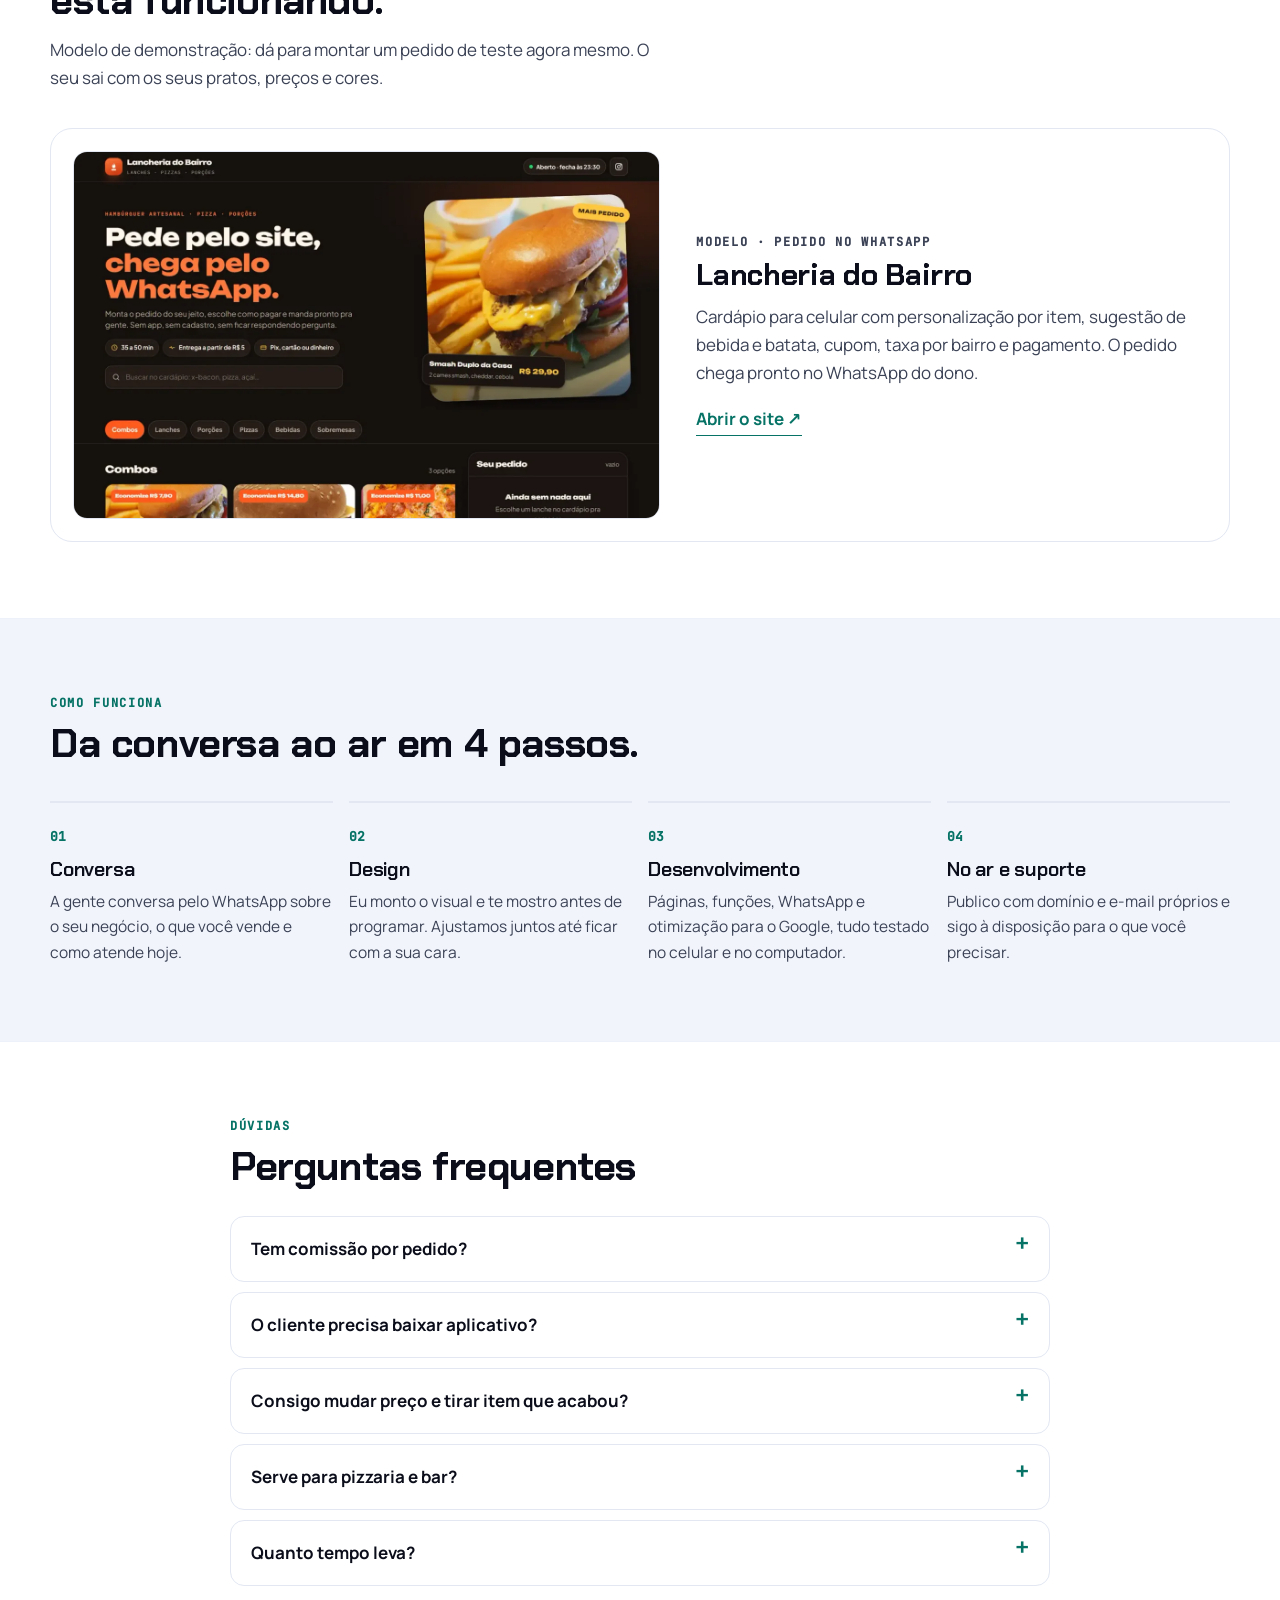
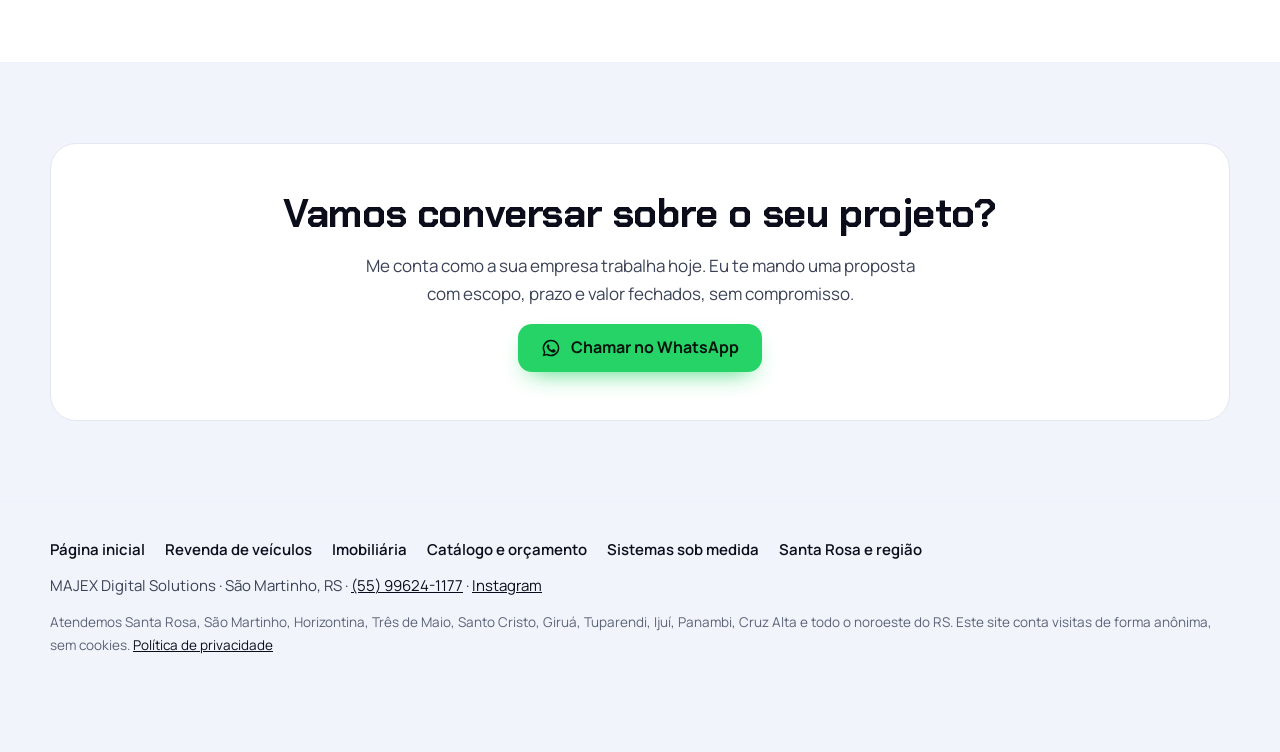
==== commit 4db20664: "Pagina de erro propria, botao flutuante de WhatsApp e imagem de compartilhamento por pagina - 404.ht" ====
--- a/cardapio-digital-com-pedido-no-whatsapp/index.html
+++ b/cardapio-digital-com-pedido-no-whatsapp/index.html
@@ -10,7 +10,11 @@
 <meta property="og:title" content="Cardápio digital com pedido no WhatsApp para lancheria e restaurante | MAJEX">
 <meta property="og:description" content="Cardápio digital para lancheria, restaurante, pizzaria e bar: personalização por item, cupom, taxa por bairro, forma de pagamento e o pedido chega pronto no seu WhatsApp, sem comissão por pedido.">
 <meta property="og:url" content="https://www.majexsites.com.br/cardapio-digital-com-pedido-no-whatsapp/">
-<meta property="og:image" content="https://www.majexsites.com.br/og.jpg">
+<meta property="og:image" content="https://www.majexsites.com.br/og/cardapio-digital-com-pedido-no-whatsapp.jpg">
+<meta property="og:image:width" content="1200">
+<meta property="og:image:height" content="630">
+<meta property="og:image:alt" content="Cardápio digital com pedido no WhatsApp · MAJEX">
+<meta name="twitter:image" content="https://www.majexsites.com.br/og/cardapio-digital-com-pedido-no-whatsapp.jpg">
 <meta property="og:locale" content="pt_BR">
 <meta property="og:site_name" content="MAJEX Digital Solutions">
 <meta name="twitter:card" content="summary_large_image">
@@ -129,5 +133,8 @@
     <p class="miudo">Atendemos Santa Rosa, São Martinho, Horizontina, Três de Maio, Santo Cristo, Giruá, Tuparendi, Ijuí, Panambi, Cruz Alta e todo o noroeste do RS. Este site conta visitas de forma anônima, sem cookies. <a href="/#privacidade">Política de privacidade</a></p>
   </div>
 </footer>
+<a class="zap-flutua" href="https://wa.me/5555996241177?text=Ol%C3%A1%20MAJEX!%20Vi%20a%20p%C3%A1gina%20de%20card%C3%A1pio%20digital%20e%20quero%20um%20or%C3%A7amento." target="_blank" rel="noopener" aria-label="Falar com a MAJEX no WhatsApp"><svg viewBox="0 0 24 24" aria-hidden="true"><path fill="currentColor" d="M12 2a10 10 0 0 0-8.6 15.1L2 22l5-1.3A10 10 0 1 0 12 2zm0 18.2a8.2 8.2 0 0 1-4.2-1.2l-.3-.2-3 .8.8-2.9-.2-.3A8.2 8.2 0 1 1 12 20.2zm4.5-6.1c-.2-.1-1.5-.7-1.7-.8-.2-.1-.4-.1-.6.1l-.8 1c-.1.2-.3.2-.5.1a6.7 6.7 0 0 1-3.3-2.9c-.2-.4.2-.4.7-1.3.1-.2 0-.3 0-.4l-.8-1.8c-.2-.5-.4-.4-.6-.4h-.5a1 1 0 0 0-.7.3 3 3 0 0 0-.9 2.2 5.2 5.2 0 0 0 1.1 2.7 11.8 11.8 0 0 0 4.5 4c1.7.7 2.3.8 3.1.7a2.7 2.7 0 0 0 1.8-1.3 2.2 2.2 0 0 0 .2-1.3c-.1-.1-.2-.2-.5-.3z"/></svg><span>Orçamento</span></a>
+<script>(function(){ var f=document.querySelector('.zap-flutua'), alvos=document.querySelectorAll('.cta .btn-zap, .hero .btn-zap'); if(!f||!('IntersectionObserver' in window)) return; var vis=new Set();
+  var io=new IntersectionObserver(function(es){ es.forEach(function(e){ e.isIntersecting? vis.add(e.target) : vis.delete(e.target); }); f.classList.toggle('some', vis.size>0); }); alvos.forEach(function(a){ io.observe(a); }); })();</script>
 </body>
 </html>
--- a/css/paginas.css
+++ b/css/paginas.css
@@ -163,3 +163,22 @@
   .marca small{display:none}
 }
 @media (prefers-reduced-motion: reduce){ html{scroll-behavior:auto} .btn{transition:none} }
+
+/* botão de WhatsApp que acompanha a rolagem */
+.zap-flutua{position:fixed; right:18px; bottom:18px; z-index:30; display:inline-flex; align-items:center; gap:9px; padding:12px 18px; border-radius:999px; background:var(--wa); color:#04140A; font:700 15px/1 var(--f-body); text-decoration:none; box-shadow:0 14px 34px -12px rgba(0,0,0,.6), 0 8px 22px -10px var(--wa); transition:opacity .25s ease, transform .25s ease}
+.zap-flutua svg{width:22px; height:22px}
+.zap-flutua:hover{transform:translateY(-2px)}
+.zap-flutua.some{opacity:0; transform:translateY(12px); pointer-events:none}
+.rodape{padding-bottom:96px}
+@media (max-width:480px){ .zap-flutua{right:14px; bottom:14px; padding:13px} .zap-flutua span{display:none} }
+
+/* página de erro */
+.erro{padding:72px 0 88px; min-height:60vh}
+.erro h1{font-size:clamp(32px, 4.4vw, 52px); font-weight:700; margin:14px 0 18px}
+.erro-rot{margin-top:52px}
+.erro-links{list-style:none; padding:0; margin:16px 0 0; display:grid; grid-template-columns:repeat(2, minmax(0,1fr)); gap:10px}
+.erro-links a{display:flex; justify-content:space-between; align-items:center; gap:12px; padding:16px 18px; border-radius:14px; border:1px solid var(--line); background:var(--panel); text-decoration:none; font-weight:700}
+.erro-links a:hover{border-color:var(--cyan)}
+.erro-links span{color:var(--cyan-txt)}
+@media (max-width:600px){ .erro-links{grid-template-columns:minmax(0,1fr)} }
+@media (prefers-reduced-motion: reduce){ .zap-flutua{transition:none} }
